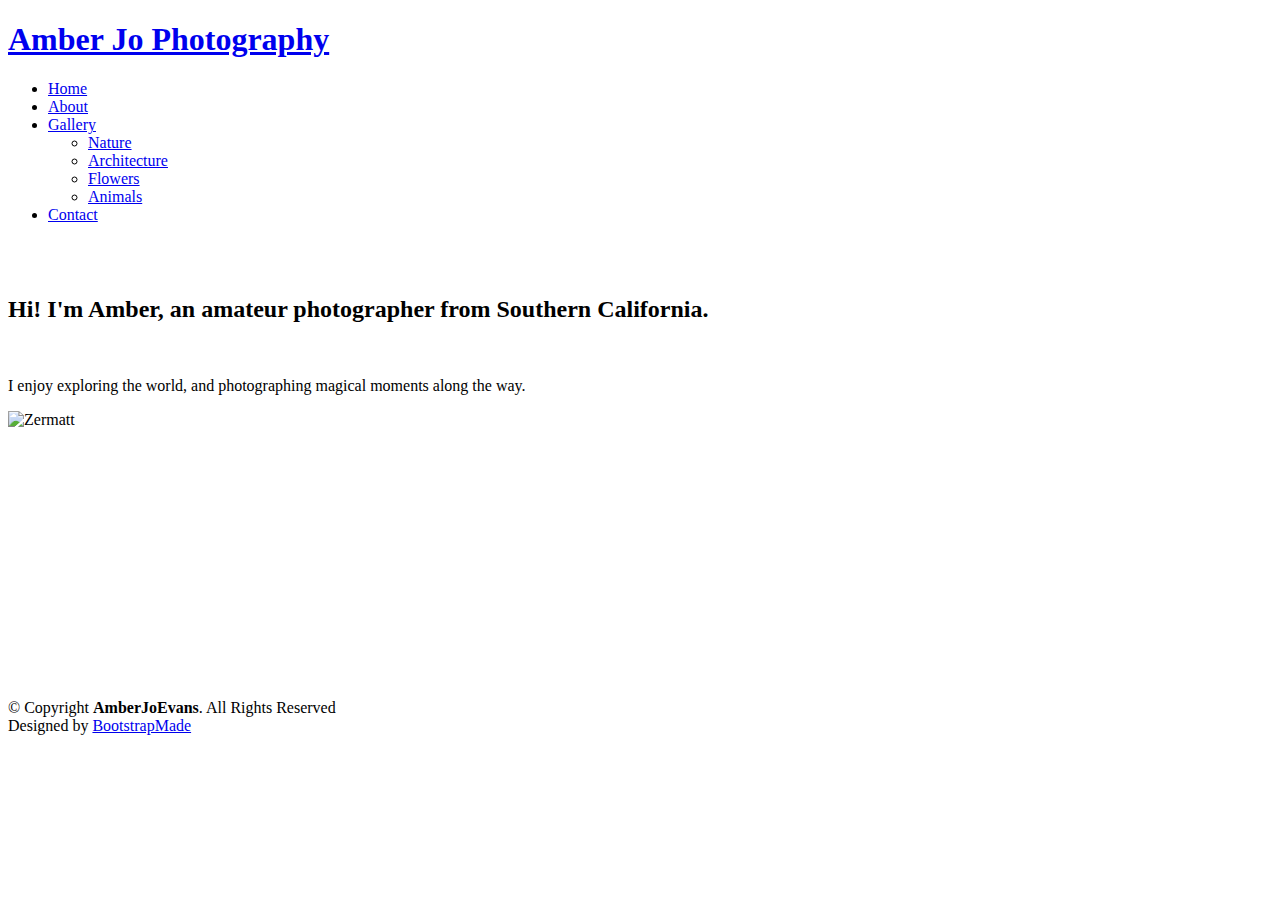
==== index.html @ 1b09f902 "Add files via upload" ====
<!DOCTYPE html>
<html lang="en">

<head>
  <meta charset="utf-8">
  <meta content="width=device-width, initial-scale=1.0" name="viewport">

  <title>AmberJoEvans: Photography Website</title>
  <meta content="" name="description">
  <meta content="" name="keywords">

  <!-- Favicons -->
  <link href="assets/img/favicon.png" rel="icon">
  <link href="assets/img/apple-touch-icon.png" rel="apple-touch-icon">

  <!-- Google Fonts -->
  <link rel="preconnect" href="https://fonts.googleapis.com">
  <link rel="preconnect" href="https://fonts.gstatic.com" crossorigin>
  <link href="https://fonts.googleapis.com/css2?family=Open+Sans:ital,wght@0,300;0,400;0,500;0,600;0,700;1,300;1,400;1,600;1,700&family=Inter:ital,wght@0,300;0,400;0,500;0,600;0,700;1,300;1,400;1,500;1,600;1,700&family=Cardo:ital,wght@0,400;0,700;1,400&display=swap" rel="stylesheet">

  <!-- Vendor CSS Files -->
  <link href="assets/vendor/bootstrap/css/bootstrap.min.css" rel="stylesheet">
  <link href="assets/vendor/bootstrap-icons/bootstrap-icons.css" rel="stylesheet">
  <link href="assets/vendor/swiper/swiper-bundle.min.css" rel="stylesheet">
  <link href="assets/vendor/glightbox/css/glightbox.min.css" rel="stylesheet">
  <link href="assets/vendor/aos/aos.css" rel="stylesheet">

  <!-- Template Main CSS File -->
  <link href="assets/css/main.css" rel="stylesheet">
  <link href="assets/css/mystyles.css" rel="stylesheet">

  <!-- =======================================================
  * Template Name: PhotoFolio
  * Updated: May 30 2023 with Bootstrap v5.3.0
  * Template URL: https://bootstrapmade.com/photofolio-bootstrap-photography-website-template/
  * Author: BootstrapMade.com
  * License: https://bootstrapmade.com/license/
  ======================================================== -->
</head>

<body>

  <!-- ======= Header ======= -->
  <header id="header" class="header d-flex align-items-center fixed-top">
    <div class="container-fluid d-flex align-items-center justify-content-between">

      <a href="index.html" class="logo d-flex align-items-center  me-auto me-lg-0">
        <!-- Uncomment the line below if you also wish to use an image logo -->
        <!-- <img src="assets/img/logo.png" alt=""> -->
        <i class="bi bi-camera"></i>
        <h1>Amber Jo Photography</h1>
      </a>

      <nav id="navbar" class="navbar">
        <ul>
          <li>
              <a href="index.html" class="active">Home</a></li>
          <li><a href="about.html">About</a></li>
          <li class="dropdown"><a href="#"><span>Gallery</span> <i class="bi bi-chevron-down dropdown-indicator"></i></a>
            <ul>
              <li><a href="gallery-nature.html">Nature</a></li>
              <li><a href="gallery-architecture.html">Architecture</a></li>
              <li><a href="gallery-flowers.html">Flowers</a></li>
              <li><a href="gallery-animals.html">Animals</a></li>
<!--
              <li><a href="gallery.html">Sports</a></li>
              <li><a href="gallery.html">Travel</a></li>
-->
              
            </ul>
          </li>
<!--          <li><a href="services.html">Services</a></li>-->
          <li><a href="contact.html">Contact</a></li>
        </ul>
      </nav><!-- .navbar -->

<!--
      <div class="header-social-links">
        <a href="#" class="twitter"><i class="bi bi-twitter"></i></a>
        <a href="#" class="facebook"><i class="bi bi-facebook"></i></a>
        <a href="#" class="instagram"><i class="bi bi-instagram"></i></a>
        <a href="#" class="linkedin"><i class="bi bi-linkedin"></i></i></a>
      </div>
-->
      <i class="mobile-nav-toggle mobile-nav-show bi bi-list"></i>
      <i class="mobile-nav-toggle mobile-nav-hide d-none bi bi-x"></i>

    </div>
  </header><!-- End Header -->

  <!-- ======= Hero Section ======= -->
  <section id="hero" class="hero d-flex flex-column justify-content-center align-items-center" data-aos="fade" data-aos-delay="1500" style="background-image: url(assets/img/gallery/Flowers/flo12.JPEG)">
    <div class="container">
      <div class="row justify-content-center">
        <div class="col-lg-6 text-center">
          <br><br>
          <h2>Hi! I'm <span>Amber,</span> an amateur photographer from Southern California.</h2>
            <br>
          <p><span class="specialfont">I enjoy exploring the world, and photographing magical moments along the way.</span></p>
<!--          <a href="contact.html" class="btn-get-started">Available for hire</a>-->
        </div>
      </div>
    </div>
  </section><!-- End Hero Section -->

  <main id="main" data-aos="fade" data-aos-delay="1500">

    <!-- ======= Gallery Section ======= -->
    <section id="gallery" class="gallery">
      <div class="container-fluid">

        <div class="row gy-4 justify-content-center">
          <div class="col-xl-3 col-lg-4 col-md-6">
            <div class="gallery-item h-100">
              <img src="assets/img/gallery/MainPage/main1.JPEG" class="img-fluid" alt="Zermatt">
              <div class="gallery-links d-flex align-items-center justify-content-center">
                <a href="assets/img/gallery/MainPage/main1.JPEG" class="glightbox preview-link"><i class="bi bi-arrows-angle-expand"></i></a>
              </div>
            </div>
          </div><!-- End Gallery Item -->
          <div class="col-xl-3 col-lg-4 col-md-6">
            <div class="gallery-item h-100">
              <img src="assets/img/gallery/MainPage/main2.JPEG" class="img-fluid" alt="">
              <div class="gallery-links d-flex align-items-center justify-content-center">
                <a href="assets/img/gallery/MainPage/main2.JPEG" class="glightbox preview-link"><i class="bi bi-arrows-angle-expand"></i></a>
              </div>
            </div>
          </div><!-- End Gallery Item -->
          <div class="col-xl-3 col-lg-4 col-md-6">
            <div class="gallery-item h-100">
              <img src="assets/img/gallery/MainPage/main3.JPEG" class="img-fluid" alt="">
              <div class="gallery-links d-flex align-items-center justify-content-center">
                <a href="assets/img/gallery/MainPage/main3.JPEG" class="glightbox preview-link"><i class="bi bi-arrows-angle-expand"></i></a>
              </div>
            </div>
          </div><!-- End Gallery Item -->
          <div class="col-xl-3 col-lg-4 col-md-6">
            <div class="gallery-item h-100">
              <img src="assets/img/gallery/MainPage/main4.JPEG" class="img-fluid" alt="">
              <div class="gallery-links d-flex align-items-center justify-content-center">
                <a href="assets/img/gallery/MainPage/main4.JPEG" class="glightbox preview-link"><i class="bi bi-arrows-angle-expand"></i></a>
              </div>
            </div>
          </div><!-- End Gallery Item -->
          <div class="col-xl-3 col-lg-4 col-md-6">
            <div class="gallery-item h-100">
              <img src="assets/img/gallery/MainPage/main5.JPEG" class="img-fluid" alt="">
              <div class="gallery-links d-flex align-items-center justify-content-center">
                <a href="assets/img/gallery/MainPage/main5.JPEG" class="glightbox preview-link"><i class="bi bi-arrows-angle-expand"></i></a>
              </div>
            </div>
          </div><!-- End Gallery Item -->
          <div class="col-xl-3 col-lg-4 col-md-6">
            <div class="gallery-item h-100">
              <img src="assets/img/gallery/MainPage/main6.JPEG" class="img-fluid" alt="">
              <div class="gallery-links d-flex align-items-center justify-content-center">
                <a href="assets/img/gallery/MainPage/main6.JPEG" class="glightbox preview-link"><i class="bi bi-arrows-angle-expand"></i></a>
              </div>
            </div>
          </div><!-- End Gallery Item -->
          <div class="col-xl-3 col-lg-4 col-md-6">
            <div class="gallery-item h-100">
              <img src="assets/img/gallery/MainPage/main7.JPEG" class="img-fluid" alt="">
              <div class="gallery-links d-flex align-items-center justify-content-center">
                <a href="assets/img/gallery/MainPage/main7.JPEG" class="glightbox preview-link"><i class="bi bi-arrows-angle-expand"></i></a>
              </div>
            </div>
          </div><!-- End Gallery Item -->
          <div class="col-xl-3 col-lg-4 col-md-6">
            <div class="gallery-item h-100">
              <img src="assets/img/gallery/MainPage/main8.JPEG" class="img-fluid" alt="">
              <div class="gallery-links d-flex align-items-center justify-content-center">
                <a href="assets/img/gallery/MainPage/main8.JPEG" class="glightbox preview-link"><i class="bi bi-arrows-angle-expand"></i></a>
              </div>
            </div>
          </div><!-- End Gallery Item -->
          <div class="col-xl-3 col-lg-4 col-md-6">
            <div class="gallery-item h-100">
              <img src="assets/img/gallery/MainPage/main9.JPEG" class="img-fluid" alt="">
              <div class="gallery-links d-flex align-items-center justify-content-center">
                <a href="assets/img/gallery/MainPage/main9.JPEG" class="glightbox preview-link"><i class="bi bi-arrows-angle-expand"></i></a>
              </div>
            </div>
          </div><!-- End Gallery Item -->
          <div class="col-xl-3 col-lg-4 col-md-6">
            <div class="gallery-item h-100">
              <img src="assets/img/gallery/MainPage/main10.JPEG" class="img-fluid" alt="">
              <div class="gallery-links d-flex align-items-center justify-content-center">
                <a href="assets/img/gallery/MainPage/main10.JPEG" class="glightbox preview-link"><i class="bi bi-arrows-angle-expand"></i></a>
              </div>
            </div>
          </div><!-- End Gallery Item -->
          <div class="col-xl-3 col-lg-4 col-md-6">
            <div class="gallery-item h-100">
              <img src="assets/img/gallery/MainPage/main11.JPEG" class="img-fluid" alt="">
              <div class="gallery-links d-flex align-items-center justify-content-center">
                <a href="assets/img/gallery/MainPage/main11.JPEG" class="glightbox preview-link"><i class="bi bi-arrows-angle-expand"></i></a>
              </div>
            </div>
          </div><!-- End Gallery Item -->
          <div class="col-xl-3 col-lg-4 col-md-6">
            <div class="gallery-item h-100">
              <img src="assets/img/gallery/MainPage/main12.JPEG" class="img-fluid" alt="">
              <div class="gallery-links d-flex align-items-center justify-content-center">
                <a href="assets/img/gallery/MainPage/main12.JPEG" class="glightbox preview-link"><i class="bi bi-arrows-angle-expand"></i></a>
              </div>
            </div>
          </div><!-- End Gallery Item -->
          <div class="col-xl-3 col-lg-4 col-md-6">
            <div class="gallery-item h-100">
              <img src="assets/img/gallery/MainPage/main13.JPEG" class="img-fluid" alt="">
              <div class="gallery-links d-flex align-items-center justify-content-center">
                <a href="assets/img/gallery/MainPage/main13.JPEG" class="glightbox preview-link"><i class="bi bi-arrows-angle-expand"></i></a>
              </div>
            </div>
          </div><!-- End Gallery Item -->
          <div class="col-xl-3 col-lg-4 col-md-6">
            <div class="gallery-item h-100">
              <img src="assets/img/gallery/MainPage/main14.JPEG" class="img-fluid" alt="">
              <div class="gallery-links d-flex align-items-center justify-content-center">
                <a href="assets/img/gallery/MainPage/main14.JPEG" class="glightbox preview-link"><i class="bi bi-arrows-angle-expand"></i></a>
              </div>
            </div>
          </div><!-- End Gallery Item -->
          <div class="col-xl-3 col-lg-4 col-md-6">
            <div class="gallery-item h-100">
              <img src="assets/img/gallery/MainPage/main15.JPEG" class="img-fluid" alt="">
              <div class="gallery-links d-flex align-items-center justify-content-center">
                <a href="assets/img/gallery/MainPage/main15.JPEG" class="glightbox preview-link"><i class="bi bi-arrows-angle-expand"></i></a>
              </div>
            </div>
          </div><!-- End Gallery Item -->
          <div class="col-xl-3 col-lg-4 col-md-6">
            <div class="gallery-item h-100">
              <img src="assets/img/gallery/MainPage/main16.JPEG" class="img-fluid" alt="">
              <div class="gallery-links d-flex align-items-center justify-content-center">
                <a href="assets/img/gallery/MainPage/main16.JPEG" class="glightbox preview-link"><i class="bi bi-arrows-angle-expand"></i></a>
              </div>
            </div>
          </div><!-- End Gallery Item -->

        </div>

      </div>
    </section><!-- End Gallery Section -->

  </main><!-- End #main -->

  <!-- ======= Footer ======= -->
  <footer id="footer" class="footer">
    <div class="container">
      <div class="copyright">
        &copy; Copyright <strong><span>AmberJoEvans</span></strong>. All Rights Reserved
      </div>
      <div class="credits">
        <!-- All the links in the footer should remain intact. -->
        <!-- You can delete the links only if you purchased the pro version. -->
        <!-- Licensing information: https://bootstrapmade.com/license/ -->
        <!-- Purchase the pro version with working PHP/AJAX contact form: https://bootstrapmade.com/photofolio-bootstrap-photography-website-template/ -->
        Designed by <a href="https://bootstrapmade.com/">BootstrapMade</a>
      </div>
    </div>
  </footer><!-- End Footer -->

  <a href="#" class="scroll-top d-flex align-items-center justify-content-center"><i class="bi bi-arrow-up-short"></i></a>

  <div id="preloader">
    <div class="line"></div>
  </div>

  <!-- Vendor JS Files -->
  <script src="assets/vendor/bootstrap/js/bootstrap.bundle.min.js"></script>
  <script src="assets/vendor/swiper/swiper-bundle.min.js"></script>
  <script src="assets/vendor/glightbox/js/glightbox.min.js"></script>
  <script src="assets/vendor/aos/aos.js"></script>
  <script src="assets/vendor/php-email-form/validate.js"></script>

  <!-- Template Main JS File -->
  <script src="assets/js/main.js"></script>

</body>

</html>
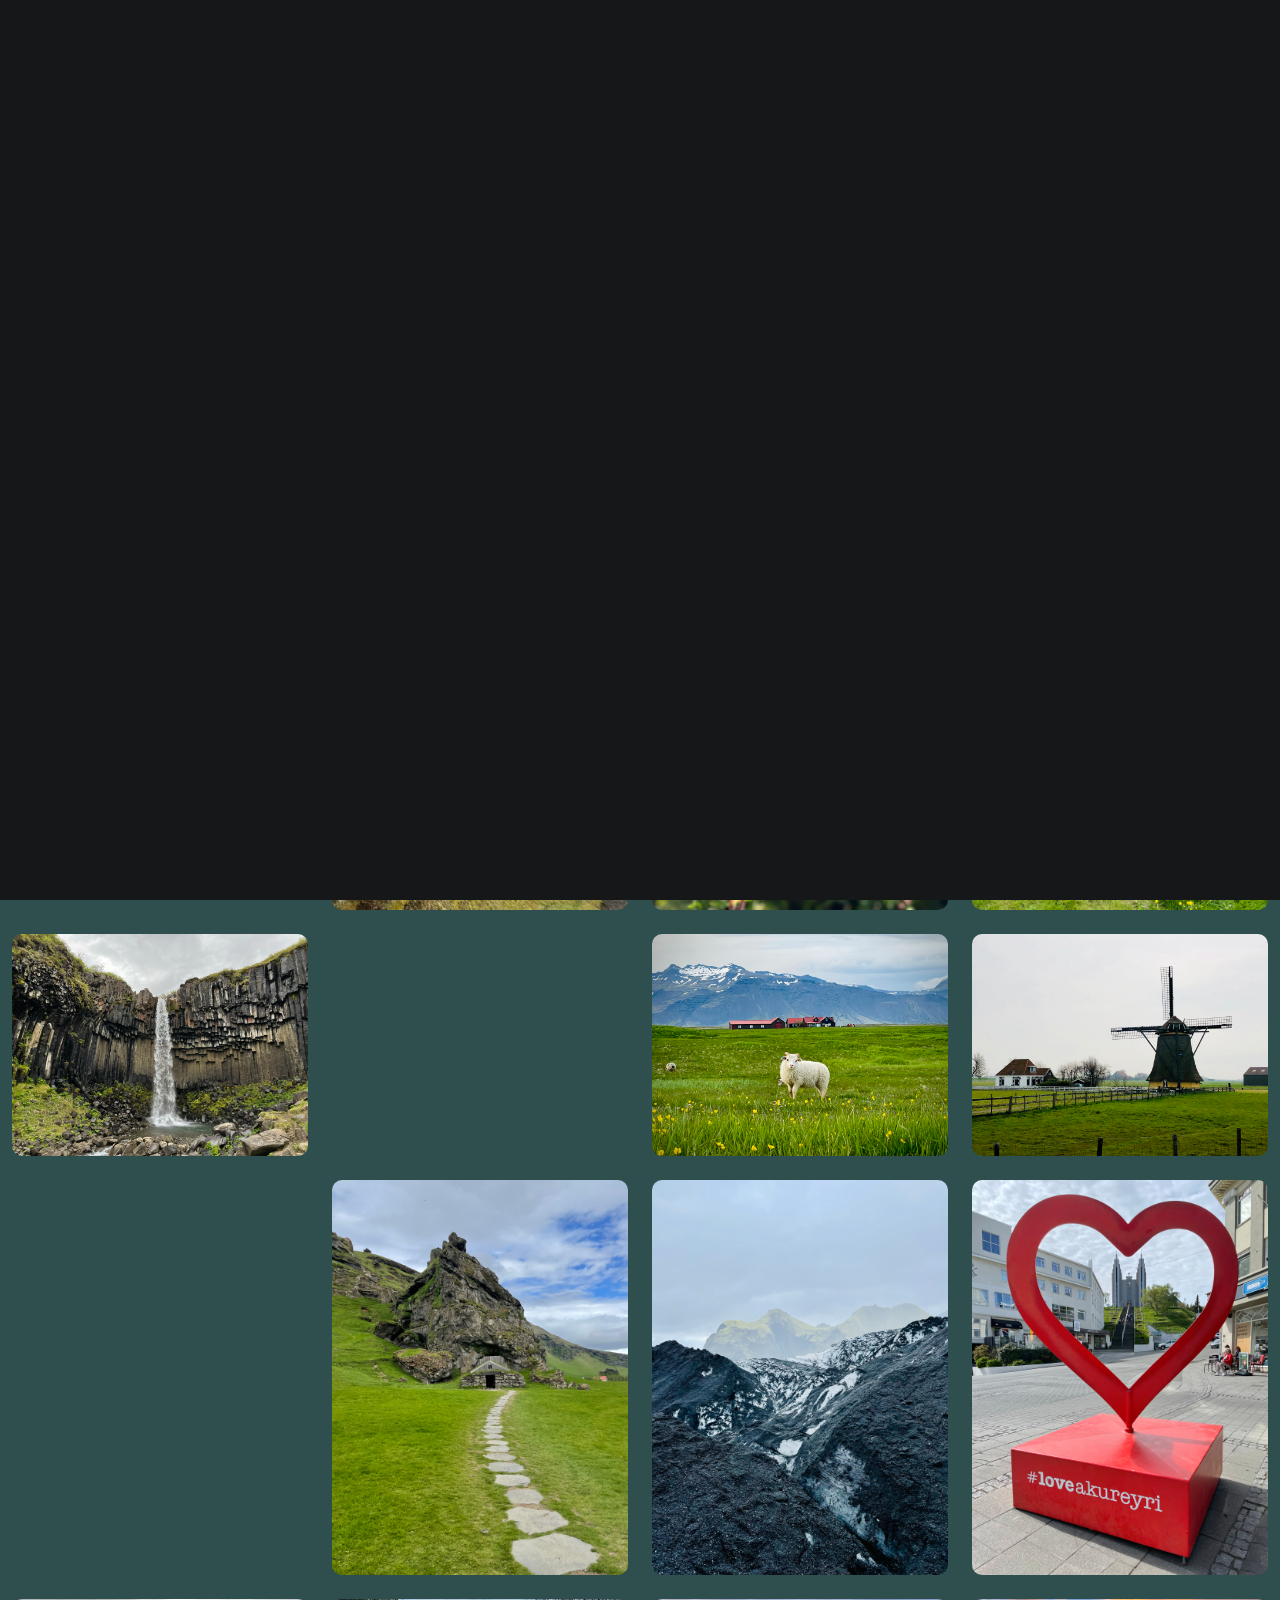
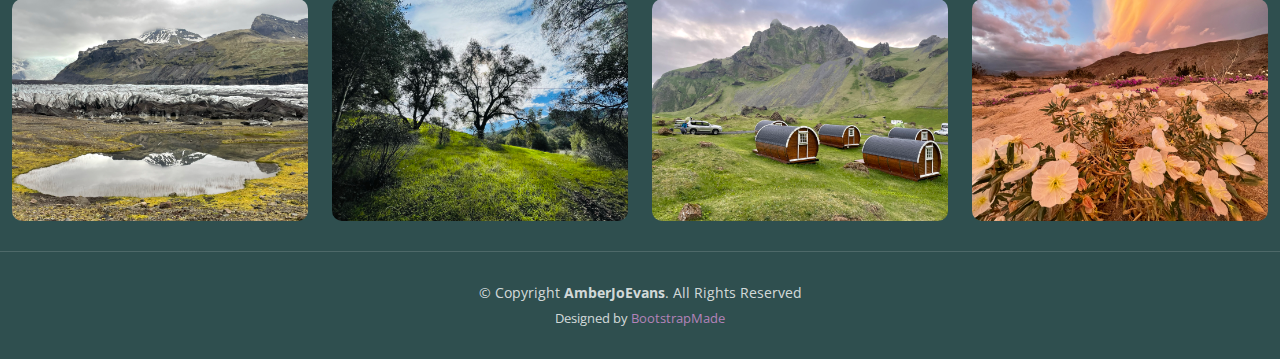
==== commit f2033046: "Add files via upload" ====
--- a/index.html
+++ b/index.html
@@ -10,7 +10,7 @@
   <meta content="" name="keywords">
 
   <!-- Favicons -->
-  <link href="assets/img/favicon.png" rel="icon">
+  <link href="assets/img/Aicon2.PNG" rel="icon">
   <link href="assets/img/apple-touch-icon.png" rel="apple-touch-icon">
 
   <!-- Google Fonts -->
